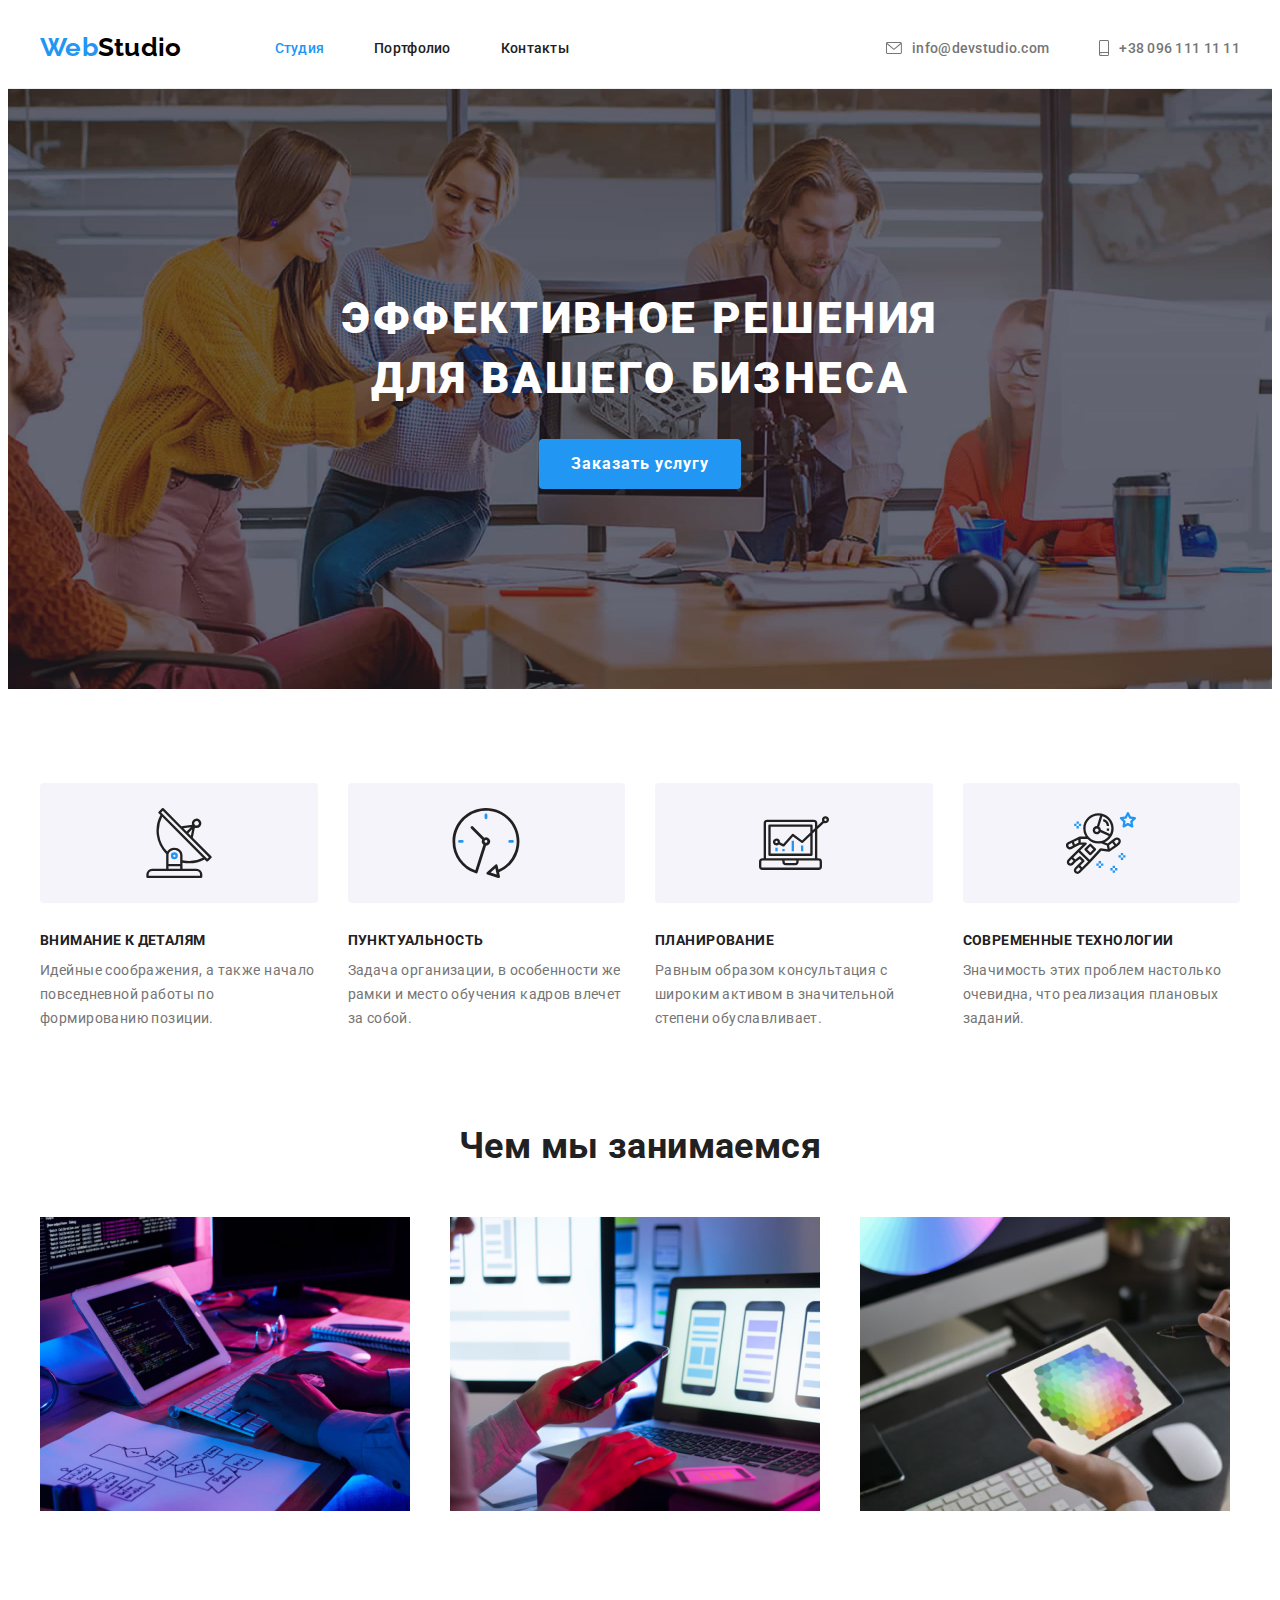
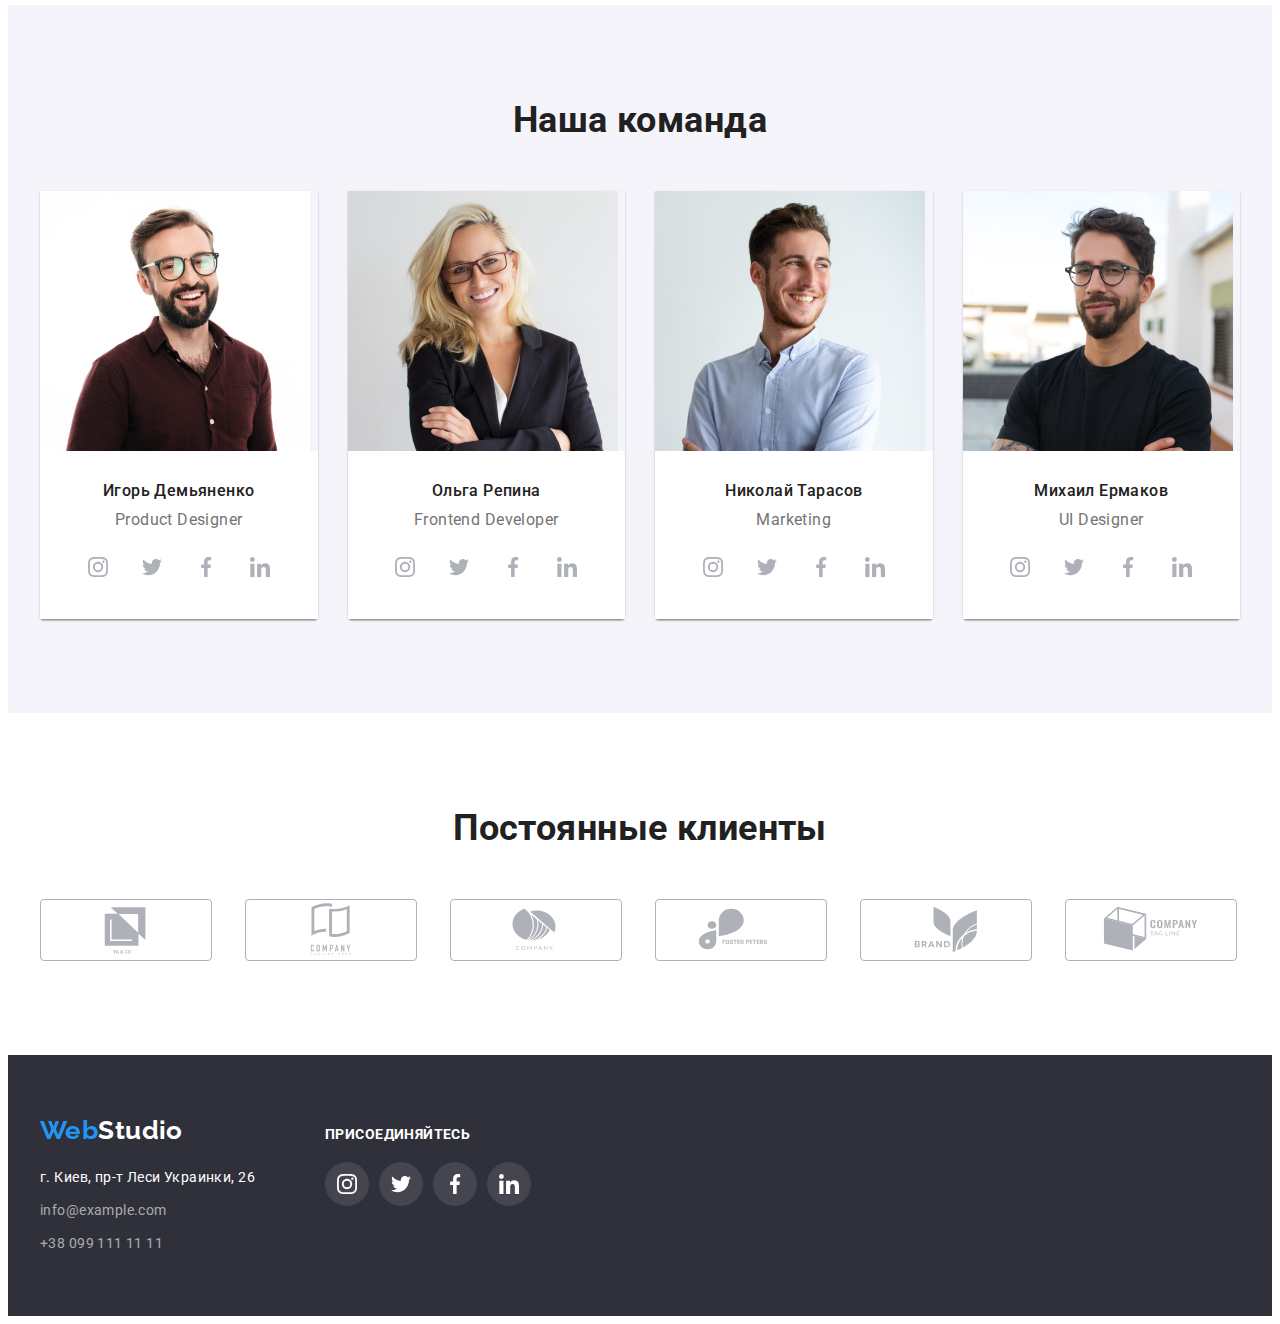
==== index.html @ 6a9523e5 "Initial commit" ====
<!DOCTYPE html>
<html lang="ru">

<head>
    <meta charset="UTF-8">
    <meta http-equiv="X-UA-Compatible" content="IE=edge">
    <meta name="viewport" content="width=device-width, initial-scale=1.0">
    <title lang="en">WebStudio</title>
    <link href="https://fonts.googleapis.com/css2?family=Raleway:wght@700&family=Roboto:wght@400;500;700;900&display=swap" 
    rel="stylesheet">
    <link rel="stylesheet" href="https://cdnjs.cloudflare.com/ajax/libs/modern-normalize/1.1.0/modern-normalize.min.css" integrity="sha512-wpPYUAdjBVSE4KJnH1VR1HeZfpl1ub8YT/NKx4PuQ5NmX2tKuGu6U/JRp5y+Y8XG2tV+wKQpNHVUX03MfMFn9Q==" crossorigin="anonymous" referrerpolicy="no-referrer" />
    <link rel="stylesheet" href="./css/styles.css">
</head>
<!--Body of HTML-->

<body>

    <!--Top parts: logo, navigation and so on -->
    <header class="header">
      <div class="container header-panel">                
        <!--Navigation panel-->
        <nav class="nav-panel">                
            <!--Logo text and link-->
            <a class="logo" href=./index.html lang="en">Web<span class="black-color-logo">Studio</span></a>

            <!--Site naviagation list-->
            <ul class="site-nav list">
              <li>
                  <a class="link current" href="./index.html">Студия</a>
              </li>
              <li>
                <a class="link" href="./portfolio.html">Портфолио</a>
              </li>
              <li>
                <a class="link" href="">Контакты</a>
              </li>
            </ul>
        </nav>

        <ul class="contact list">
          <li>
            <!--Contact e-mail-->            
            <a class="link contact-link" href="mailto:info@devstudio.com">
                <svg class="mail-icon" width="16" height="12">
                    <use href="./images/icons/sprit-icons.svg#e-mail"></use>
                </svg>
                info@devstudio.com
            </a>
          </li>
          <li>
            <!--Contact mob. tel.-->
            <a class="link contact-link" href="tel:+380961111111">
                <svg class="telephone-icon" width="10" height="16">
                    <use href="./images/icons/sprit-icons.svg#mobile"></use>
                </svg>
                +38 096 111 11 11
            </a>
          </li>
        </ul>
      </div>        
    </header>

    <!--Main parts-->
    <main>
            
        <!--Introdaction section-->
        <section class="hero">
            <div class="container hero-content">
                <h1 class="hero-title">Эффективнoе решения для вашего бизнеса</h1>
                <button class="order-button" type="button">Заказать услугу</button>
            </div>
        </section>

        <!--Job tasks-->
        <section class="section benefit">
            
            <div class="container">
                <h2 class="visually-hidden">Достоенства и портфолио работ</h2>
                <!--Benefits list-->
                <ul class="benefit-list list card-set">
                    <li class="benefit-item card-item">
                        <div class="nearby-icon">
                            <svg class="benefit-icon">
                                <use href="./images/icons/sprit-icons.svg#antenna"></use>
                            </svg>
                        </div>
                        <h3 class="benefit-title">Внимание к деталям</h3>
                        <p class="benefit-discr">Идейные соображения, а также начало повседневной работы по формированию позиции.</p>
                    </li>
                    <li class="benefit-item card-item">
                        <div class="nearby-icon">                       
                            <svg class="benefit-icon">
                                <use href="./images/icons/sprit-icons.svg#clock"></use>
                            </svg>
                        </div>
                        <h3 class="benefit-title">Пунктуальность</h3>
                        <p class="benefit-discr">Задача организации, в особенности же рамки и место обучения кадров влечет за собой.</p>
                    </li>
                    <li class="benefit-item card-item">
                        <div class="nearby-icon">                        
                            <svg class="benefit-icon">
                                <use href="./images/icons/sprit-icons.svg#diagram"></use>
                            </svg>
                        </div>
                        <h3 class="benefit-title">Планирование</h3>
                        <p class="benefit-discr">Равным образом консультация с широким активом в значительной степени обуславливает.</p>
                    </li>
                    <li class="benefit-item card-item">
                        <div class="nearby-icon">
                            <svg class="benefit-icon">
                                <use href="./images/icons/sprit-icons.svg#astronaut"></use>
                            </svg>
                        </div>
                        <h3 class="benefit-title">Современные технологии</h3>
                        <p class="benefit-discr">Значимость этих проблем настолько очевидна, что реализация плановых заданий.</p>
                    </li>
                </ul>
            </div>

        </section>

        <!--Work list-->
        <section class="section work">
            
            <div class="container">

                <!-- Section name -->
                <h2 class="section-title">Чем мы занимаемся</h2>

                <!--Image`s list-->
                <ul class="list card-set">
                    <li class="card-item">
                        <img src="./images/job-box/job-box-1.jpg" alt="Разработка программного продукта с нуля"
                        width="370" height="294">
                    </li>
                    <li class="card-item">
                        <img src="./images/job-box/job-box-2.jpg"
                        alt="Макеты приложения для смартфонов. Разметка инструментов мобильного приложения"
                        width="370" height="294">
                    </li>
                    <li class="card-item">
                        <img src="./images/job-box/job-box-3.jpg" alt="Дизайнерские решения - Падбор цветной гаммы"
                        width="370" height="294">
                    </li>
                </ul>
            </div>

        </section>

        <!--Command-->
        <section class=" section team">
            
            <div class="container">

                <!--Final section-->
                <h2 class="section-title">Наша команда</h2>

                <!--Person list-->
                <ul class="team-list list card-set">
                    <li class="team-content card-item">
                        <img src="./images/command-person/person-1.jpg" alt="Фото Игоря Демьяненко" width="270" height="260">
                        <div class="team-text">
                            <h3 class="team-name">Игорь Демьяненко</h3>
                            <p class="team-position" lang="en">Product Designer</p>
                            <ul class="list social-list">
                                <li class="social-item">
                                    <a class="social-link link" 
                                    href="" 
                                    target="_blank"
                                    rel="noreferrer noopener"
                                    aria-label="Инстаграм">
                                        <svg class="social-icon" width="20" height="20">
                                            <use href="./images/icons/sprit-icons.svg#instagram"></use>
                                        </svg>
                                    </a>
                                </li>
                                <li class="social-item">
                                    <a class="social-link link" 
                                    href="" 
                                    target="_blank"
                                    rel="noreferrer noopener"
                                    aria-label="Твитер">
                                        <svg class="social-icon" width="20" height="20">
                                            <use href="./images/icons/sprit-icons.svg#twitter"></use>
                                        </svg>
                                    </a>
                                </li>
                                <li class="social-item">
                                    <a class="social-link link" 
                                    href="" 
                                    target="_blank"
                                    rel="noreferrer noopener"
                                    aria-label="Фасебук">
                                        <svg class="social-icon" width="20" height="20">
                                            <use href="./images/icons/sprit-icons.svg#facebook"></use>
                                        </svg>
                                    </a>
                                </li>
                                <li class="social-item">
                                    <a class="social-link link" 
                                    href="" 
                                    target="_blank"
                                    rel="noreferrer noopener"
                                    aria-label="ЛинкедИн">
                                        <svg class="social-icon" width="20" height="20">
                                            <use href="./images/icons/sprit-icons.svg#linkedin"></use>
                                        </svg>
                                    </a>
                                </li>
                            </ul>
                        </div> 
                    </li>
                    <li class="team-content card-item">
                        <img src="./images/command-person/person-2.jpg" alt="Фото Ольги Репеной" width="270" height="260">
                        <div class="team-text">
                            <h3 class="team-name">Ольга Репина</h3>
                            <p class="team-position" lang="en">Frontend Developer</p>
                            <ul class="list social-list">
                                <li class="social-item">
                                    <a class="social-link link" 
                                    href="" 
                                    target="_blank"
                                    rel="noreferrer noopener"
                                    aria-label="Инстаграм">
                                        <svg class="social-icon" width="20" height="20">
                                            <use href="./images/icons/sprit-icons.svg#instagram"></use>
                                        </svg>
                                    </a>
                                </li>
                                <li class="social-item">
                                    <a class="social-link link" 
                                    href="" 
                                    target="_blank"
                                    rel="noreferrer noopener"
                                    aria-label="Твитер">
                                        <svg class="social-icon" width="20" height="20">
                                            <use href="./images/icons/sprit-icons.svg#twitter"></use>
                                        </svg>
                                    </a>
                                </li>
                                <li class="social-item">
                                    <a class="social-link link" 
                                    href="" 
                                    target="_blank"
                                    rel="noreferrer noopener"
                                    aria-label="Фасебук">
                                        <svg class="social-icon" width="20" height="20">
                                            <use href="./images/icons/sprit-icons.svg#facebook"></use>
                                        </svg>
                                    </a>
                                </li>
                                <li class="social-item">
                                    <a class="social-link link" 
                                    href="" 
                                    target="_blank"
                                    rel="noreferrer noopener"
                                    aria-label="ЛинкедИн">
                                        <svg class="social-icon" width="20" height="20">
                                            <use href="./images/icons/sprit-icons.svg#linkedin"></use>
                                        </svg>
                                    </a>
                                </li>
                            </ul>
                        </div>                        
                    </li>
                    <li class="team-content card-item">
                        <img src="./images/command-person/person-3.jpg" alt="Фото Николая Тарасова" width="270" height="260">
                        <div class="team-text">
                            <h3 class="team-name">Николай Тарасов</h3>
                            <p class="team-position" lang="en">Marketing</p>
                            <ul class="list social-list">
                                <li class="social-item">
                                    <a class="social-link link" 
                                    href="" 
                                    target="_blank"
                                    rel="noreferrer noopener"
                                    aria-label="Инстаграм">
                                        <svg class="social-icon" width="20" height="20">
                                            <use href="./images/icons/sprit-icons.svg#instagram"></use>
                                        </svg>
                                    </a>
                                </li>
                                <li class="social-item">
                                    <a class="social-link link" 
                                    href="" 
                                    target="_blank"
                                    rel="noreferrer noopener"
                                    aria-label="Твитер">
                                        <svg class="social-icon" width="20" height="20">
                                            <use href="./images/icons/sprit-icons.svg#twitter"></use>
                                        </svg>
                                    </a>
                                </li>
                                <li class="social-item">
                                    <a class="social-link link" 
                                    href="" 
                                    target="_blank"
                                    rel="noreferrer noopener"
                                    aria-label="Фасебук">
                                        <svg class="social-icon" width="20" height="20">
                                            <use href="./images/icons/sprit-icons.svg#facebook"></use>
                                        </svg>
                                    </a>
                                </li>
                                <li class="social-item">
                                    <a class="social-link link" 
                                    href="" 
                                    target="_blank"
                                    rel="noreferrer noopener"
                                    aria-label="ЛинкедИн">
                                        <svg class="social-icon" width="20" height="20">
                                            <use href="./images/icons/sprit-icons.svg#linkedin"></use>
                                        </svg>
                                    </a>
                                </li>
                            </ul>
                        </div>                        
                    </li>
                    <li class="team-content card-item">
                        <img src="./images/command-person/person-4.jpg" alt="Фото Михаила Ермакова" width="270" height="260">
                        <div class="team-text">
                            <h3 class="team-name">Михаил Ермаков</h3>
                            <p class="team-position" lang="en">UI Designer</p>
                            <ul class="list social-list">
                                <li class="social-item">
                                    <a class="social-link link" 
                                    href="" 
                                    target="_blank"
                                    rel="noreferrer noopener"
                                    aria-label="Инстаграм">
                                        <svg class="social-icon" width="20" height="20">
                                            <use href="./images/icons/sprit-icons.svg#instagram"></use>
                                        </svg>
                                    </a>
                                </li>
                                <li class="social-item">
                                    <a class="social-link link" 
                                    href="" 
                                    target="_blank"
                                    rel="noreferrer noopener"
                                    aria-label="Твитер">
                                        <svg class="social-icon" width="20" height="20">
                                            <use href="./images/icons/sprit-icons.svg#twitter"></use>
                                        </svg>
                                    </a>
                                </li>
                                <li class="social-item">
                                    <a class="social-link link" 
                                    href="" 
                                    target="_blank"
                                    rel="noreferrer noopener"
                                    aria-label="Фасебук">
                                        <svg class="social-icon" width="20" height="20">
                                            <use href="./images/icons/sprit-icons.svg#facebook"></use>
                                        </svg>
                                    </a>
                                </li>
                                <li class="social-item">
                                    <a class="social-link link" 
                                    href="" 
                                    target="_blank"
                                    rel="noreferrer noopener"
                                    aria-label="ЛинкедИн">
                                        <svg class="social-icon" width="20" height="20">
                                            <use href="./images/icons/sprit-icons.svg#linkedin"></use>
                                        </svg>
                                    </a>
                                </li>
                            </ul>
                        </div>                        
                    </li>
                </ul>
            </div>

        </section>

        <!--Clients list-->
        <section class="section clients">
            
            <div class="container">

                <!-- Section name -->
                <h2 class="section-title">Постоянные клиенты</h2>

                <!--Clients company list-->
                <ul class="clients-list list card-set">
                    <li class="client-item card-item">
                        <a class="link client-link" 
                        href=""
                        target="_blank"
                        rel="noreferrer noopener"
                        aria-label="Компания 1">
                            <svg class="client-icon" width="106" height="60">
                                <use href="./images/icons/sprit-icons.svg#company-logo-1"></use>
                            </svg>
                        </a>
                    </li>
                    <li class="client-item card-item">
                        <a class="link client-link" 
                        href=""
                        target="_blank"
                        rel="noreferrer noopener"
                        aria-label="Компания 2">
                            <svg class="client-icon" width="106" height="60">
                                <use href="./images/icons/sprit-icons.svg#company-logo-2"></use>
                            </svg>
                        </a>
                    </li>
                    <li class="client-item card-item">
                        <a class="link client-link" 
                        href=""
                        target="_blank"
                        rel="noreferrer noopener"
                        aria-label="Компания 3">
                            <svg class="client-icon" width="106" height="60">
                                <use href="./images/icons/sprit-icons.svg#company-logo-3"></use>
                            </svg>
                        </a>
                    </li>
                    <li class="client-item card-item">
                        <a class="link client-link" 
                        href=""
                        target="_blank"
                        rel="noreferrer noopener"
                        aria-label="Компания 4">
                            <svg class="client-icon" width="106" height="60">
                                <use href="./images/icons/sprit-icons.svg#company-logo-4"></use>
                            </svg>
                        </a>
                    </li>
                    <li class="client-item card-item">
                        <a class="link client-link" 
                        href=""
                        target="_blank"
                        rel="noreferrer noopener"
                        aria-label="Компаня 5">
                            <svg class="client-icon" width="106" height="60">
                                <use href="./images/icons/sprit-icons.svg#company-logo-5"></use>
                            </svg>
                        </a>
                    </li>
                    <li class="client-item card-item">
                        <a class="link client-link" 
                        href=""
                        target="_blank"
                        rel="noreferrer noopener"
                        aria-label="Компания 6">
                            <svg class="client-icon" width="106" height="60">
                                <use href="./images/icons/sprit-icons.svg#company-logo-6"></use>
                            </svg>
                        </a>
                    </li>
                </ul>
            </div>

        </section>
        
    </main>

    <!--Footer part-->
    <footer class="footer">
        <div class="container">
            <ul class="list footer-list">
                <!-- Left part of footer contacts -->
                <li>
                    <!--Logo text and link-->
                    <a class="logo footer-logo" href=./index.html lang="en">Web<span class="white-text-logo">Studio</span></a>
                    <!--Address and develotment contacts-->
                    <address class="footer-address">
                        <ul class="list dev-data">
                            <li class="dev-data-item">
                                <a class="dev-adrress link" href="https://goo.gl/maps/GUnd78wBxHpprMvDA" target="_blank" rel="noreferrer noopener">г. Киев, пр-т Леси Украинки, 26</a>
                            </li>
                            <li class="dev-data-item">
                                <a class="dev-contact link" href="mailto:info@example.com">info@example.com</a>
                            </li>
                            <li class="dev-data-item">
                                <a class="dev-contact link" href="tel:+380991111111">+38 099 111 11 11</a>
                            </li>
                        </ul>  
                    </address>
                </li>
                <!-- Right part of footer contacts-->
                <li>
                    <p class="conection-text">Присоединяйтесь</p>
                    <ul class="list social-list">
                                <li class="social-item">
                                    <a class="footer-link social-link link" 
                                    href="" 
                                    target="_blank"
                                    rel="noreferrer noopener"
                                    aria-label="Инстаграм">
                                        <svg class="footer-icon" width="20" height="20">
                                            <use href="./images/icons/sprit-icons.svg#instagram"></use>
                                        </svg>
                                    </a>
                                </li>
                                <li class="social-item">
                                    <a class="footer-link social-link link" 
                                    href="" 
                                    target="_blank"
                                    rel="noreferrer noopener"
                                    aria-label="Твитер">
                                        <svg class="footer-icon" width="20" height="20">
                                            <use href="./images/icons/sprit-icons.svg#twitter"></use>
                                        </svg>
                                    </a>
                                </li>
                                <li class="social-item">
                                    <a class="footer-link social-link link" 
                                    href="" 
                                    target="_blank"
                                    rel="noreferrer noopener"
                                    aria-label="Фасебук">
                                        <svg class="footer-icon" width="20" height="20">
                                            <use href="./images/icons/sprit-icons.svg#facebook"></use>
                                        </svg>
                                    </a>
                                </li>
                                <li class="social-item">
                                    <a class="footer-link social-link link" 
                                    href="" 
                                    target="_blank"
                                    rel="noreferrer noopener"
                                    aria-label="ЛинкедИн">
                                        <svg class="footer-icon" width="20" height="20">
                                            <use href="./images/icons/sprit-icons.svg#linkedin"></use>
                                        </svg>
                                    </a>
                                </li>
                     </ul>
                </li>
            </ul>            
        </div>

    </footer>

</body>

</html>
---- css/styles.css ----
/* 
************************
* Basic styles
************************  
*/

/* Variable */
:root{
    /* Text colors */
    --full-black-text: #000000;
    --full-white-text: #FFFFFF;
    --nearby-white: #F5F4FA;
    --gray-black-text: #212121;
    --gray-text: #757575;

    /* Universal blue color */
    --blue-color: #2196F3;

    /* Backgrounds colors */
    --black-color-background: #2F303A;
    --gray-background: #F5F4FA;
    
    /* Line color */
    --ligth-gray-line: #ECECEC;

    /* Border line color */
    --gray-border-line: #EEEEEE;
    --gray-company-color: #AFB1B8;

    /* Angle radius */
    --radius: 4px;
    --full-round: 50%;

    /* Card gap`s distance */
    --card-gap: 30px;

    /* Number of cards in a row */
    --card-numbers: 3;
}

/* Standard features */
body{
    font-family: Roboto, sans-serif;
    font-size: 14px;
    color: var(--gray-text);
    line-height: 1.71;
    letter-spacing: 0.03em;
}

/* Delete all points near the list of items */
.list{    
    list-style: none;    
}

/* Remove from visible space */
.none-visualisation {
    visibility: hidden;
}

/* Remove standart decoration for links */
.link{
    text-decoration: none;
    color: currentColor;
}

/* Global reset */
h1, 
h2,
h3,
h4,
h5,
h6,
ul,
p,
a,
address{
    padding: 0;
    margin: 0;
}

/* Conteiner for elements */
.container{
    width: 1200px;
    padding-left: 15px;
    padding-right: 15px;
    margin-left: auto;
    margin-right: auto;
}

/* Hide element */
.visually-hidden {
    position: absolute;
    width: 1px;
    height: 1px;
    margin: -1px;
    border: 0;
    padding: 0;

    white-space: nowrap;
    clip-path: inset(100%);
    clip: rect(0 0 0 0);
    overflow: hidden;
}
/* Images parameters */
img {
    display: block;
    max-width: 100%;
    height: auto;
}

/* Features and calculation of "flex-containers" contents */
.card-set{
    display: flex;
    flex-wrap: wrap;
    gap: var(--card-gap);
}

.card-item{
    flex-basis: calc((100% - (var(--card-numbers) - 1) * var(--card-gap)) / var(--card-numbers));
}

/* 
************************
* Class styles
************************  
*/

/* Navigation panel */

.header{
    border-bottom: 1px solid var(--gray-border-line);

    font-weight: 500;
    line-height: calc(16 / 14);
    letter-spacing: 0.02em;
}

.header-panel{
    display: flex;
    margin-left: auto;
    margin-right: auto;
}

.nav-panel{
    display: flex;
    align-items: center;
    gap: 93px;
}

/* Logo */
.logo{   
    padding-top: 24px;
    padding-bottom: 25px;
    
    font-family: 'Raleway', sans-serif;
    font-weight: 700;
    font-size: 26px;
    color: var(--blue-color);
    line-height: 1.19;
    text-decoration: none;
}

.black-color-logo{
    color: var(--full-black-text);
}

.black-color-logo:hover,
.black-color-logo:focus{
    color: var(--blue-color);
}

/* Header - navigator */

.site-nav{
    display: flex;    
    gap: 50px;

    color: var(--gray-black-text); 
}

.site-nav .link,
.contact .link{
    padding-top: 32px;
    padding-bottom: 32px;
}


.site-nav .link.current,
.site-nav .link:hover,
.site-nav .link:focus,
.contact .link:hover,
.contact .link:focus{
    color: var(--blue-color);
}

/* Header - contacts */
.contact{
    display: flex;
    gap: 50px;
    align-self: center;

    margin-left: auto;   
}

.contact-link{
    display: flex;
    align-items: center;
    gap: 10px; 
}

.mail-icon,
.telephone-icon{  
    fill: currentColor;    
}

/* Footer */
.footer{
    padding-top: 60px;
    padding-bottom: 60px;

    background-color: var(--black-color-background);
}

.footer-list{
    display: flex;
    gap: 70px;
    align-items: baseline;
}

.white-text-logo{
    color: var(--full-white-text);
}

.white-text-logo:hover,
.white-text-logo:focus {
    color: var(--blue-color);
}

.footer-logo{
    display: inline-block;

    margin-bottom: 20px;
    padding-top: 0;
    padding-bottom: 0;
}

.footer-address{
    font-style: normal;
}

/* .dev-data{    
} */

.dev-data-item:not(:last-child){
    display: block;
    margin-bottom: 9px;
}

.dev-adrress{
    padding: 5px 0;
    color: var(--full-white-text);
}

.dev-adrress:hover,
.dev-adress:focus {
    color: var(--gray-text)
}

.dev-contact{
    padding: 5px 0;
    color: rgba(255, 255, 255, 0.6);    
}

.dev-contact:hover,
.dev-contact:focus{
    color: var(--full-white-text)
}

.conection-text{
    font-weight: 700;
    line-height: calc(16 / 14);
    text-transform: uppercase;
    
    color: var(--full-white-text);
    margin-bottom: 20px;
}

.social-item .footer-link{
    background-color: rgba(255, 255, 255, 0.1);
}

.footer-icon {
    fill: var(--full-white-text);
}

/* 
************************
* index.html styles
************************  
*/

/* ***Main sections*** */

.section{
    padding-top: 94px;
    padding-bottom: 94px;
}

/* Hero section */
.hero{
    max-width: 1600px;    
    padding-top: 200px;
    padding-bottom: 200px;
    margin-left: auto;
    margin-right: auto;

    background-image: linear-gradient(to right, rgba(47, 48, 58, 0.4), rgba(47, 48, 58, 0.4)), url(../images/hero-bg/hero-bg.jpg);  
    background-color: #C4C4C4;
    background-position: center;
    background-repeat: no-repeat;
    background-size: cover;
}

/* .hero-content{} */


.hero-title{
    max-width: 696px;
    margin-left: auto;
    margin-right: auto;
    margin-bottom: 30px;
    
    font-weight: 900;
    font-size: 44px;
    line-height: 1.36;
    text-align: center;
    letter-spacing: 0.06em;
    text-transform: uppercase;    
    color: var(--full-white-text);
}

.order-button{
    min-width: 200px;
    border-radius: var(--radius);
    margin-left: auto;
    margin-right: auto;
    padding-top: 10px;
    padding-right: 32px;
    padding-bottom: 10px;
    padding-left: 32px;

    border: none;

    font-family: inherit;
    font-weight: 700;
    font-size: 16px;
    line-height: 1.88;
    display: flex;
    align-items: center;
    text-align: center;
    letter-spacing: 0.06em;
    
    color: var(--full-white-text);

    background-color: var(--blue-color);

    cursor: pointer;
}

.order-button:hover,
.order-button:focus{
    background-color: #188CE8;
}

/* Benefit section */
/* .benefit{} */

.benefit-list .card-item{
    --card-numbers: 4;
}

.nearby-icon{
    display: flex;
    height: 120px;
    border-radius: var(--radius);
    align-items: center;
    justify-content: center;

    background-color: var(--gray-background);

    margin-bottom: 30px;
}

.benefit-icon{    
    width: 70px;
    height: 70px;
}

.benefit-title {
    margin-bottom: 10px;

    font-weight: 700;
    font-size: 14px;
    line-height: 1.14;
    text-transform: uppercase;
    color: var(--gray-black-text)     
}

/* .benefit-discr{} */

/* Work list and team sections*/
.work{
    padding-top: 0;
}

.team{
    max-width: 1600px;
    margin-left: auto;
    margin-right: auto;

    background-color: var(--gray-background);
}

.section-title{
    margin-right: auto;
    margin-left: auto;
    margin-bottom: 50px;

    font-weight: 700;
    font-size: 36px;
    line-height: 1.17;
    text-align: center;
    color: var(--gray-black-text);
}

.team-content{
    box-shadow: 0px 1px 3px rgba(0, 0, 0, 0.12), 0px 1px 1px rgba(0, 0, 0, 0.14), 0px 2px 1px rgba(0, 0, 0, 0.2);
    border-radius: 0px 0px 4px 4px;
}

.team-list .card-item{
    --card-numbers: 4;
}

.team-text{
    padding: 30px;
    text-align: center;
    
    background-color: var(--full-white-text);    
}

.team-name,
.team-position{
    font-size: 16px;
    line-height: 1.19;
    text-align: center;
}

.team-position{
    margin-bottom: 16px;
}

.team-name{
    margin-bottom: 10px;

    font-weight: 500;
    color: var(--gray-black-text);
}

.team-list{
    display: flex;
}

.social-list {
    display: flex;
    align-items: center;
    justify-content: center;
    gap: 10px;
}

.social-link {
    display: flex;
    align-items: center;
    justify-content: center;
    width: 44px;
    height: 44px;
    border-radius: var(--full-round);

    fill: var(--gray-company-color);
}

.social-link:hover,
.social-link:focus {    
    background-color: var(--blue-color);
    fill: var(--full-white-text);
}

/* .social-icon {}

.social-icon:hover,
.social-icon:focus {} */

/* Clients-list section */
.clients-list .card-item {
    --card-numbers: 6;
}

/* .clients-list{   
} */

/* .client-item{} */

.client-link{
    display: flex;
    width: 170px;
    align-items: center;
    justify-content: center;

    border: 1px solid currentColor;
    border-radius: var(--radius);
    color: var(--gray-company-color);
}

.client-link:hover,
.client-link:focus{
    color: var(--blue-color);
}

.client-icon{
    fill: currentColor;    
}


/* 
************************
* portfolio.html styles
************************  
*/

/* .portfolio{} */

/* Colection parameters for filter bottons of Portfolio page */
.filter-bottons{
    display: flex;
    justify-content: center;
    gap: 8px;
    margin-bottom: 50px;
}


/* Filtration buttons for portfolio */
.portfolio-buttons{
    padding-top: 6px;
    padding-right: 22px;
    padding-bottom: 6px;
    padding-left: 22px;
    border-radius: var(--radius);
    border-color: transparent;
    
    font-family: inherit;
    font-size: 16px;
    font-weight: 500;
    line-height: 1.62;
    text-align: center;
    letter-spacing: 0.03em;
    text-decoration: none;
    color: var(--gray-black-text);

    background-color: var(--nearby-white);

    cursor: pointer;
}

.portfolio-buttons:hover,
.portfolio-buttons:focus,
.active-filter{
    color: var(--full-white-text);

    background-color: var(--blue-color);

    box-shadow: 0px 3px 1px rgba(0, 0, 0, 0.1), 0px 1px 2px rgba(0, 0, 0, 0.08), 0px 2px 2px rgba(0, 0, 0, 0.12);
}

.portfolio-link{
    display: block;    
}

.portfolio-link:hover,
.portfolio-link:focus{
    box-shadow: 0px 1px 1px rgba(0, 0, 0, 0.12), 0px 4px 4px rgba(0, 0, 0, 0.06), 1px 4px 6px rgba(0, 0, 0, 0.16);
}


.portfolio-text{
    padding-top: 20px;
    padding-right: 24px;
    padding-bottom: 20px;
    padding-left: 24px;

    border-right: 1px solid var(--gray-border-line);
    border-bottom: 1px solid var(--gray-border-line);
    border-left: 1px solid var(--gray-border-line);
}

.portfolio-title{
    margin-bottom: 4px;

    font-weight: 700;
    font-size: 18px;
    line-height: 2.0;
    letter-spacing: 0.06em;    
    color: var(--gray-black-text);    
}

.portfolio-direction{    
    font-size: 16px;
    line-height: 1.88;    
}
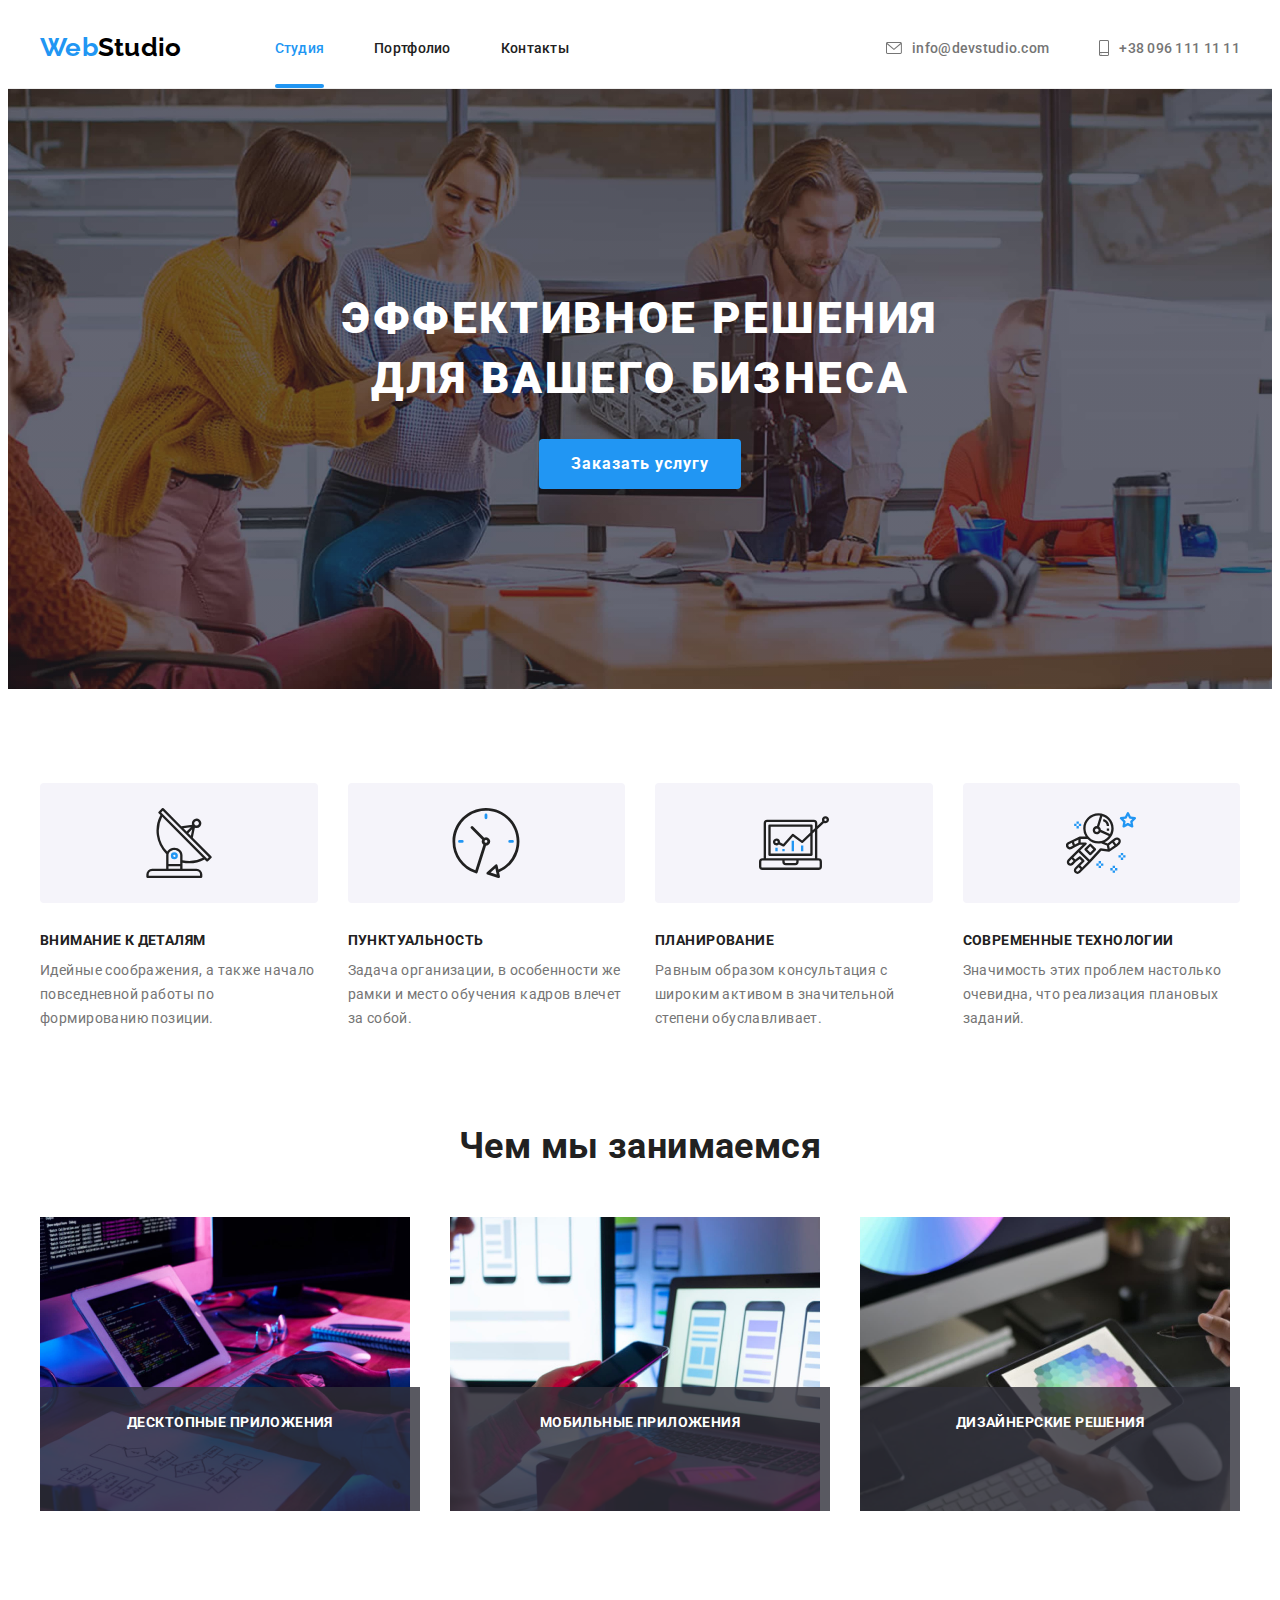
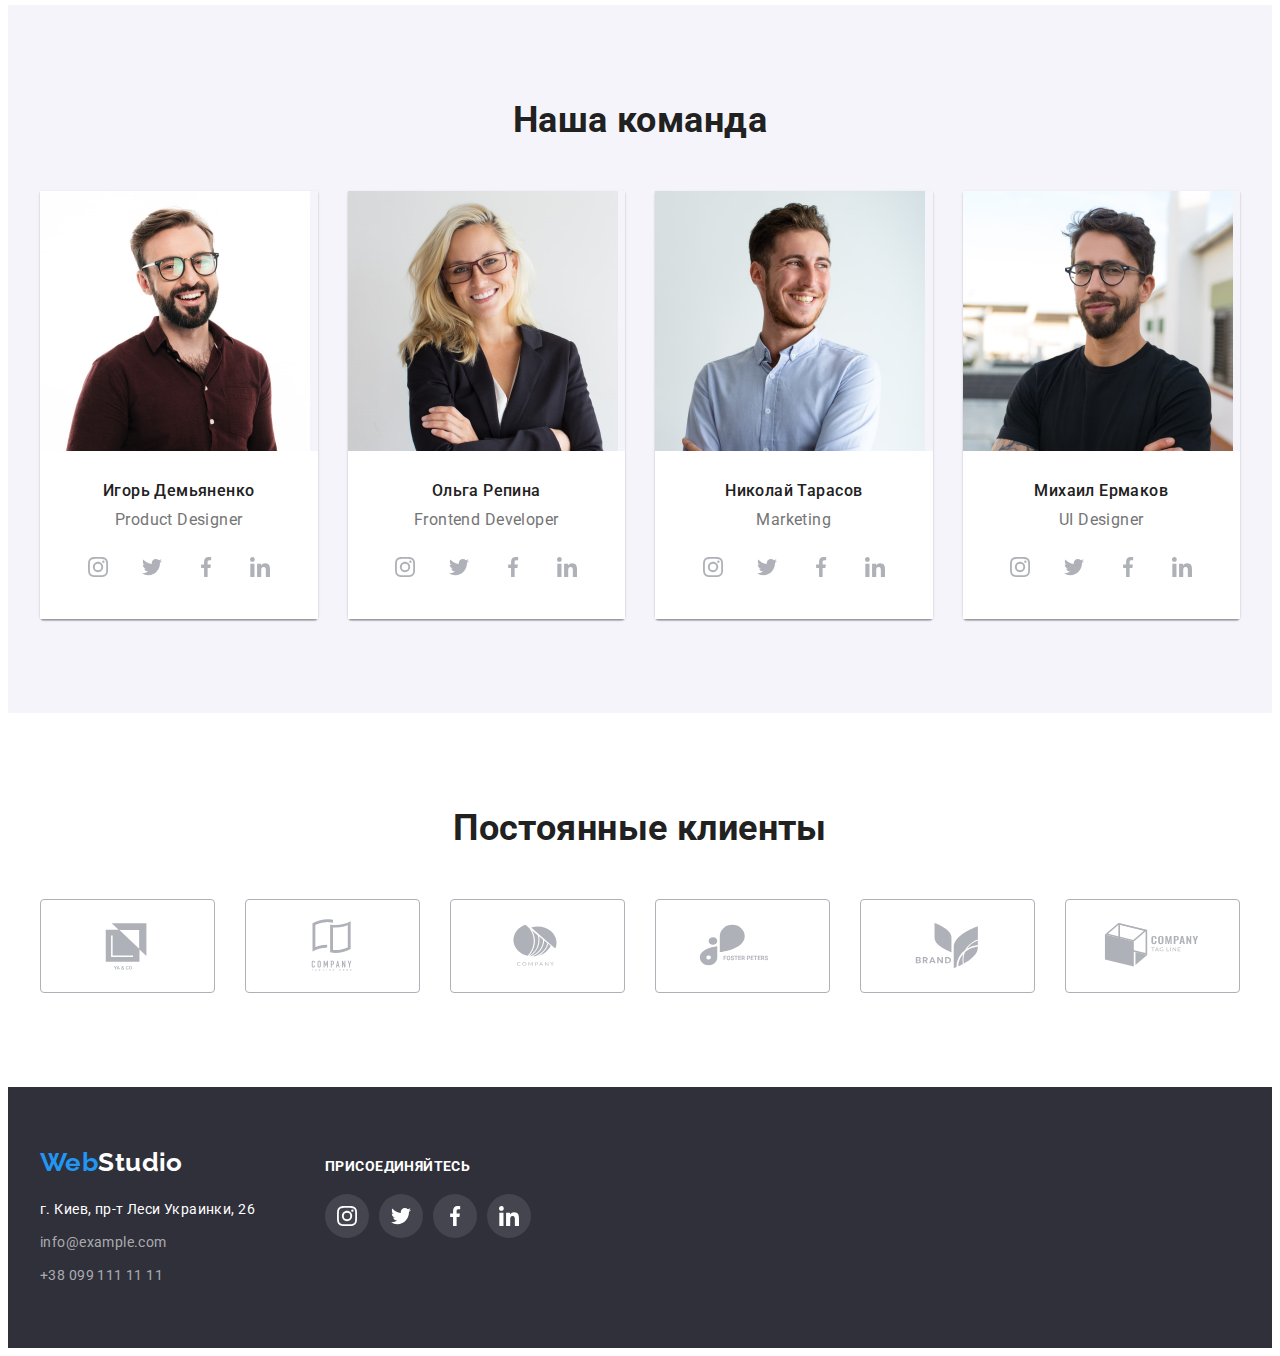
==== commit 8e0b5288: "First part HM5" ====
--- a/index.html
+++ b/index.html
@@ -25,14 +25,14 @@
 
             <!--Site naviagation list-->
             <ul class="site-nav list">
-              <li>
-                  <a class="link current" href="./index.html">Студия</a>
+              <li class="site-item">
+                    <a class="link current" href="./index.html">Студия</a>
               </li>
-              <li>
-                <a class="link" href="./portfolio.html">Портфолио</a>
+              <li class="site-item">
+                    <a class="link" href="./portfolio.html">Портфолио</a>
               </li>
-              <li>
-                <a class="link" href="">Контакты</a>
+              <li class="site-item">
+                    <a class="link" href="">Контакты</a>
               </li>
             </ul>
         </nav>
@@ -130,17 +130,26 @@
                 <!--Image`s list-->
                 <ul class="list card-set">
                     <li class="card-item">
-                        <img src="./images/job-box/job-box-1.jpg" alt="Разработка программного продукта с нуля"
-                        width="370" height="294">
+                        <div class="work-thumb">
+                            <img src="./images/job-box/job-box-1.jpg" alt="Разработка программного продукта с нуля"
+                            width="370" height="294">
+                            <p class="work-direction">Десктопные приложения</p>
+                        </div>                        
                     </li>
                     <li class="card-item">
-                        <img src="./images/job-box/job-box-2.jpg"
-                        alt="Макеты приложения для смартфонов. Разметка инструментов мобильного приложения"
-                        width="370" height="294">
+                        <div class="work-thumb">
+                            <img src="./images/job-box/job-box-2.jpg"
+                            alt="Макеты приложения для смартфонов. Разметка инструментов мобильного приложения"
+                            width="370" height="294">
+                            <p class="work-direction">Мобильные приложения</p>
+                        </div>
                     </li>
                     <li class="card-item">
-                        <img src="./images/job-box/job-box-3.jpg" alt="Дизайнерские решения - Падбор цветной гаммы"
-                        width="370" height="294">
+                        <div class="work-thumb">
+                            <img src="./images/job-box/job-box-3.jpg" alt="Дизайнерские решения - Падбор цветной гаммы"
+                            width="370" height="294">
+                            <p class="work-direction">Дизайнерские решения</p>                            
+                        </div>
                     </li>
                 </ul>
             </div>
--- a/css/styles.css
+++ b/css/styles.css
@@ -36,6 +36,10 @@
 
     /* Number of cards in a row */
     --card-numbers: 3;
+
+    /* Transition for :hover & :focus */
+    --transition-time: 250ms;
+    --transition-func: cubic-bezier(0.4, 0, 0.2, 1);
 }
 
 /* Standard features */
@@ -162,6 +166,8 @@
 
 .black-color-logo{
     color: var(--full-black-text);
+
+    transition: color var(--transition-time) var(--transition-func);
 }
 
 .black-color-logo:hover,
@@ -172,16 +178,18 @@
 /* Header - navigator */
 
 .site-nav{
-    display: flex;    
+    display: flex; 
     gap: 50px;
 
-    color: var(--gray-black-text); 
+    color: var(--gray-black-text);     
 }
 
 .site-nav .link,
 .contact .link{
     padding-top: 32px;
     padding-bottom: 32px;
+
+    transition: color var(--transition-time) var(--transition-func);
 }
 
 
@@ -193,6 +201,26 @@
     color: var(--blue-color);
 }
 
+/* .site-nav{} */
+
+.current{
+    position: relative;
+}
+
+.current::after{
+    position: absolute;
+    content: '';
+    
+    display: block;
+    bottom: 0;
+    
+    height: 4px;
+    width: 100%;
+    border-radius: 2px;
+
+    background-color: currentColor;
+}
+
 /* Header - contacts */
 .contact{
     display: flex;
@@ -229,6 +257,8 @@
 
 .white-text-logo{
     color: var(--full-white-text);
+
+    transition: color var(--transition-time) var(--transition-func);
 }
 
 .white-text-logo:hover,
@@ -259,21 +289,25 @@
 .dev-adrress{
     padding: 5px 0;
     color: var(--full-white-text);
+
+    transition: color var(--transition-time) var(--transition-func);
 }
 
 .dev-adrress:hover,
 .dev-adress:focus {
-    color: var(--gray-text)
+    color: var(--gray-text);
 }
 
 .dev-contact{
     padding: 5px 0;
-    color: rgba(255, 255, 255, 0.6);    
+    color: rgba(255, 255, 255, 0.6); 
+    
+    transition: color var(--transition-time) var(--transition-func);
 }
 
 .dev-contact:hover,
 .dev-contact:focus{
-    color: var(--full-white-text)
+    color: var(--full-white-text):
 }
 
 .conection-text{
@@ -365,6 +399,8 @@
     background-color: var(--blue-color);
 
     cursor: pointer;
+
+    transition: background-color var(--transition-time) var(--transition-func);
 }
 
 .order-button:hover,
@@ -413,6 +449,30 @@
     padding-top: 0;
 }
 
+.work-thumb {    
+    position: relative;
+}
+
+.work-direction{
+    display: inline-block;
+
+    position: absolute;
+    bottom: 0px;
+    width: 100%;
+    height: 70px;
+    
+    font-weight: 700;    
+    line-height: calc(16 / 14);
+    text-align: center;
+    text-transform: uppercase;    
+    color: var(--full-white-text);
+
+    padding-top: 27px;
+    padding-bottom: 27px;
+    
+    background-color: rgba(47, 48, 58, 0.8);
+}
+
 .team{
     max-width: 1600px;
     margin-left: auto;
@@ -484,9 +544,11 @@
     justify-content: center;
     width: 44px;
     height: 44px;
-    border-radius: var(--full-round);
+    border-radius: var(--full-round);    
 
     fill: var(--gray-company-color);
+
+    transition: fill var(--transition-time) var(--transition-func), background-color var(--transition-time) var(--transition-func);
 }
 
 .social-link:hover,
@@ -512,13 +574,15 @@
 
 .client-link{
     display: flex;
-    width: 170px;
+    height: 92px;
     align-items: center;
     justify-content: center;
 
     border: 1px solid currentColor;
     border-radius: var(--radius);
     color: var(--gray-company-color);
+
+    transition: color var(--transition-time) var(--transition-func);
 }
 
 .client-link:hover,
@@ -569,6 +633,8 @@
     background-color: var(--nearby-white);
 
     cursor: pointer;
+
+    transition: color var(--transition-time) var(--transition-func), background-color var(--transition-time) var(--transition-func), box-shadow var(--transition-time) var(--transition-func);
 }
 
 .portfolio-buttons:hover,
@@ -582,12 +648,47 @@
 }
 
 .portfolio-link{
-    display: block;    
+    display: block;
+    
+    transition: box-shadow var(--transition-time) var(--transition-func);
 }
 
 .portfolio-link:hover,
 .portfolio-link:focus{
     box-shadow: 0px 1px 1px rgba(0, 0, 0, 0.12), 0px 4px 4px rgba(0, 0, 0, 0.06), 1px 4px 6px rgba(0, 0, 0, 0.16);
+}
+
+.portfolio-thumb{
+    position: relative;
+    overflow: hidden;
+}
+
+.portfolio-overlay{
+    display: flex;
+    position: absolute;
+    
+    width: 100%;
+    height: 100%;
+    transform: translateY(0%);
+    transition: transform var(--transition-time) var(--transition-func);
+
+    background-color: rgba(33, 150, 243, 0.9);
+}
+
+.portfolio-link:hover .portfolio-overlay,
+.portfolio-link:focus .portfolio-overlay{
+    transform: translateY(-100%);
+}
+
+.portfolio-discr{
+    padding-left: 24px;
+    padding-right: 24px;
+    align-self: center;
+
+    font-weight: 400;
+    font-size: 18px;
+    line-height: 1.56;    
+    color: var(--full-white-text);
 }
 
 
